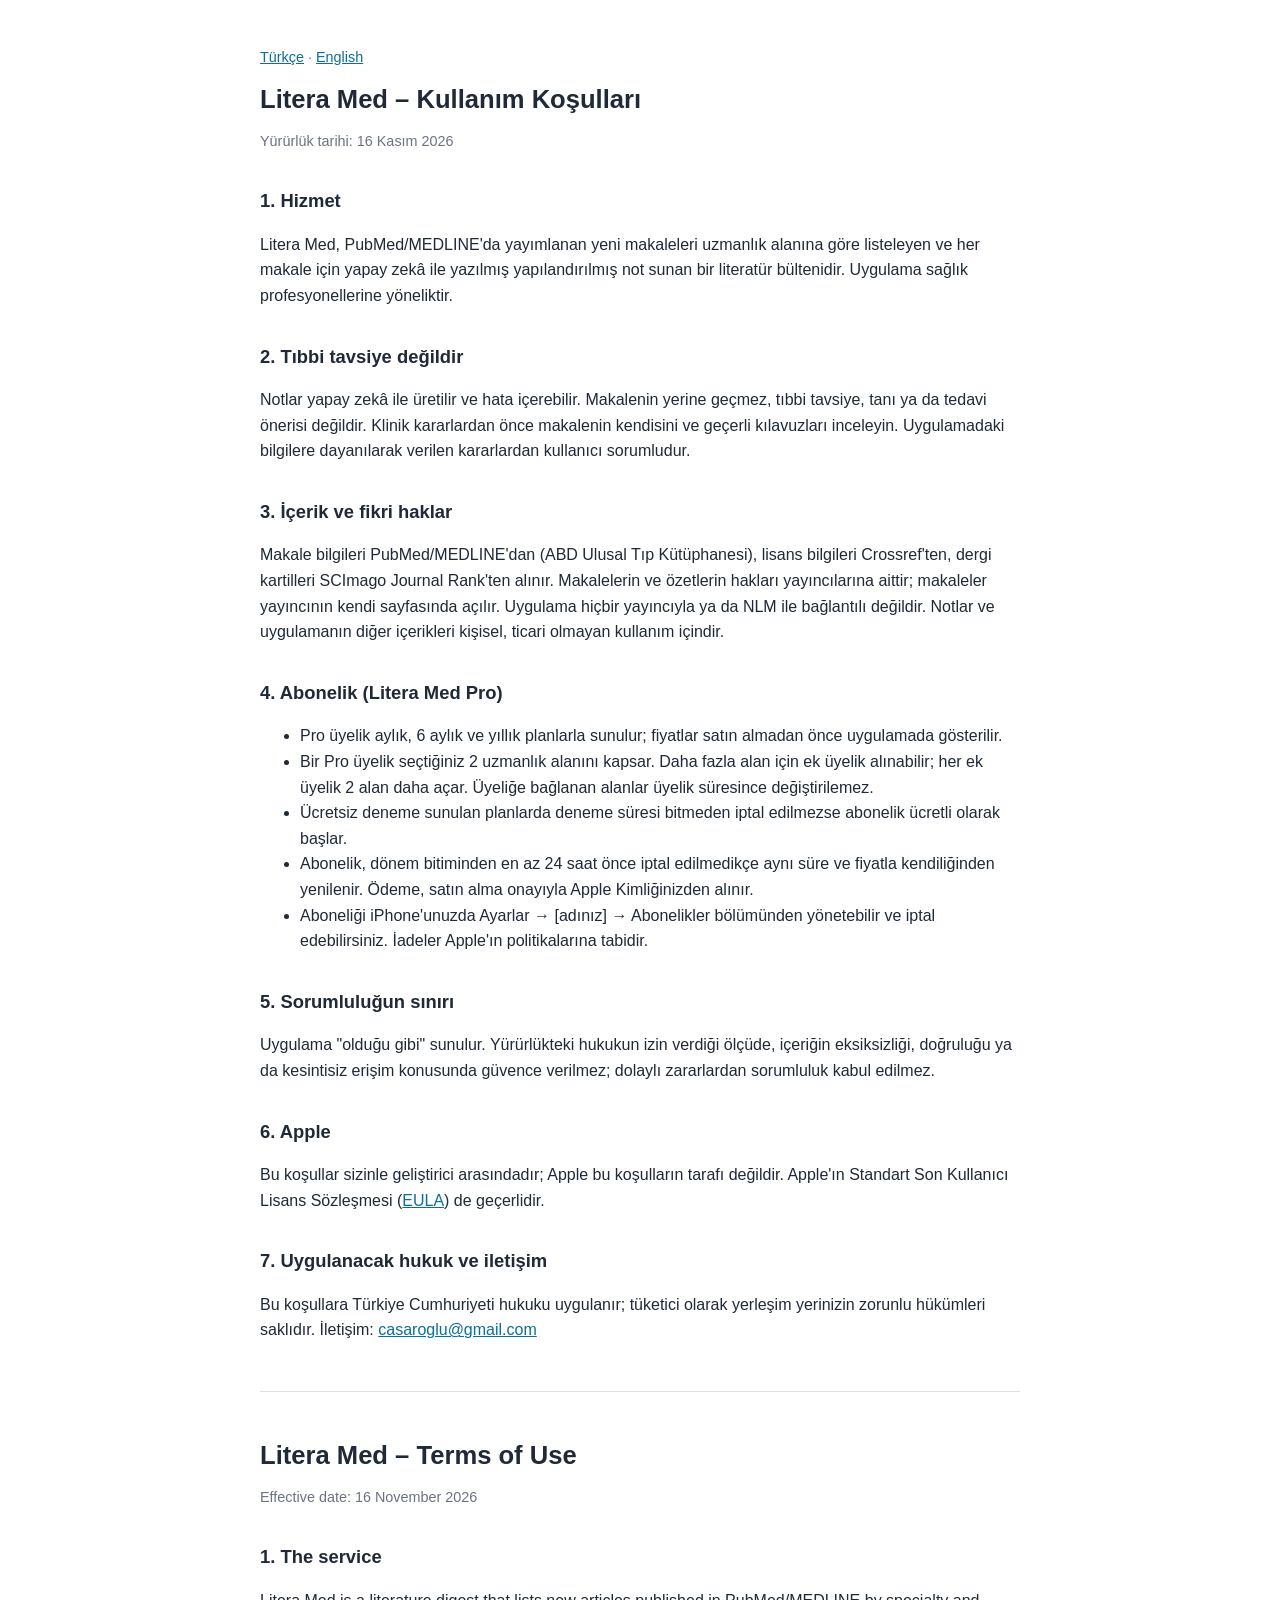
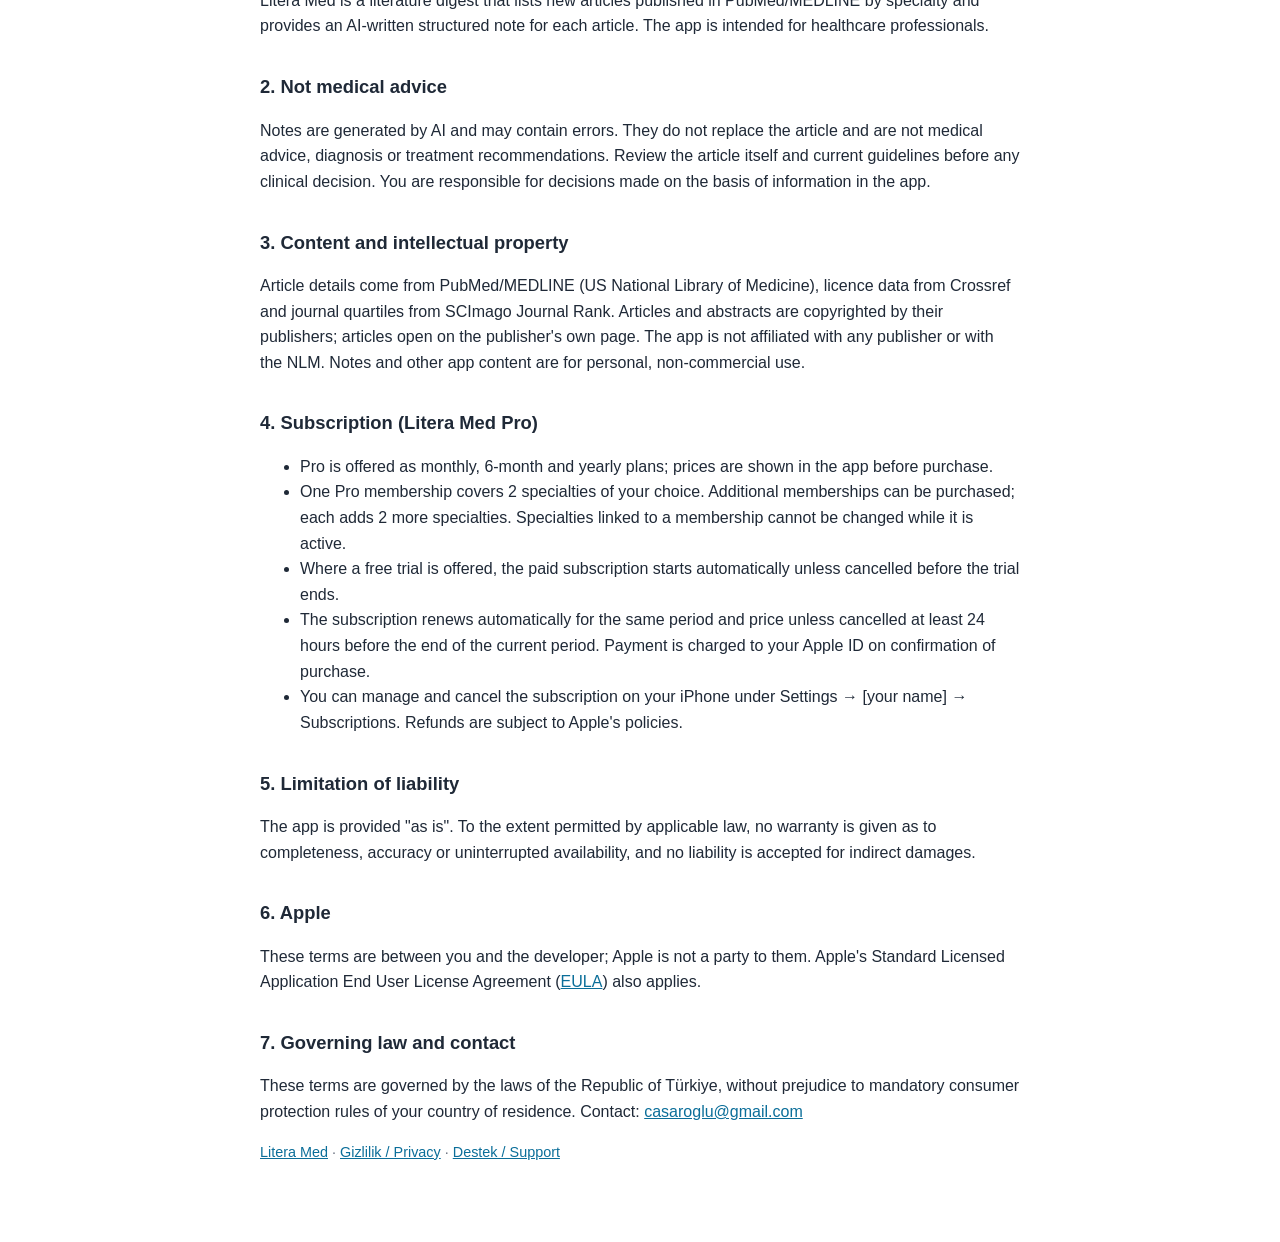
==== terms.html @ a3722e61 "Litera Med: gizlilik, kullanım koşulları ve destek sayfaları" ====
<!doctype html>
<html lang="tr">
<head>
<meta charset="utf-8">
<meta name="viewport" content="width=device-width, initial-scale=1">
<title>Litera Med – Kullanım Koşulları / Terms of Use</title>
<link rel="stylesheet" href="style.css">
</head>
<body>
<main>
<p class="lang"><a href="#tr">Türkçe</a> · <a href="#en">English</a></p>

<section id="tr">
<h1>Litera Med – Kullanım Koşulları</h1>
<p class="meta">Yürürlük tarihi: 16 Kasım 2026</p>

<h2>1. Hizmet</h2>
<p>Litera Med, PubMed/MEDLINE'da yayımlanan yeni makaleleri uzmanlık alanına göre listeleyen ve her makale için
yapay zekâ ile yazılmış yapılandırılmış not sunan bir literatür bültenidir. Uygulama sağlık profesyonellerine
yöneliktir.</p>

<h2>2. Tıbbi tavsiye değildir</h2>
<p>Notlar yapay zekâ ile üretilir ve hata içerebilir. Makalenin yerine geçmez, tıbbi tavsiye, tanı ya da tedavi
önerisi değildir. Klinik kararlardan önce makalenin kendisini ve geçerli kılavuzları inceleyin. Uygulamadaki
bilgilere dayanılarak verilen kararlardan kullanıcı sorumludur.</p>

<h2>3. İçerik ve fikri haklar</h2>
<p>Makale bilgileri PubMed/MEDLINE'dan (ABD Ulusal Tıp Kütüphanesi), lisans bilgileri Crossref'ten, dergi
kartilleri SCImago Journal Rank'ten alınır. Makalelerin ve özetlerin hakları yayıncılarına aittir; makaleler
yayıncının kendi sayfasında açılır. Uygulama hiçbir yayıncıyla ya da NLM ile bağlantılı değildir. Notlar ve
uygulamanın diğer içerikleri kişisel, ticari olmayan kullanım içindir.</p>

<h2>4. Abonelik (Litera Med Pro)</h2>
<ul>
<li>Pro üyelik aylık, 6 aylık ve yıllık planlarla sunulur; fiyatlar satın almadan önce uygulamada gösterilir.</li>
<li>Bir Pro üyelik seçtiğiniz 2 uzmanlık alanını kapsar. Daha fazla alan için ek üyelik alınabilir; her ek
üyelik 2 alan daha açar. Üyeliğe bağlanan alanlar üyelik süresince değiştirilemez.</li>
<li>Ücretsiz deneme sunulan planlarda deneme süresi bitmeden iptal edilmezse abonelik ücretli olarak başlar.</li>
<li>Abonelik, dönem bitiminden en az 24 saat önce iptal edilmedikçe aynı süre ve fiyatla kendiliğinden yenilenir.
Ödeme, satın alma onayıyla Apple Kimliğinizden alınır.</li>
<li>Aboneliği iPhone'unuzda Ayarlar → [adınız] → Abonelikler bölümünden yönetebilir ve iptal edebilirsiniz.
İadeler Apple'ın politikalarına tabidir.</li>
</ul>

<h2>5. Sorumluluğun sınırı</h2>
<p>Uygulama "olduğu gibi" sunulur. Yürürlükteki hukukun izin verdiği ölçüde, içeriğin eksiksizliği, doğruluğu ya da
kesintisiz erişim konusunda güvence verilmez; dolaylı zararlardan sorumluluk kabul edilmez.</p>

<h2>6. Apple</h2>
<p>Bu koşullar sizinle geliştirici arasındadır; Apple bu koşulların tarafı değildir. Apple'ın Standart Son Kullanıcı
Lisans Sözleşmesi (<a href="https://www.apple.com/legal/internet-services/itunes/dev/stdeula/">EULA</a>) de geçerlidir.</p>

<h2>7. Uygulanacak hukuk ve iletişim</h2>
<p>Bu koşullara Türkiye Cumhuriyeti hukuku uygulanır; tüketici olarak yerleşim yerinizin zorunlu hükümleri saklıdır.
İletişim: <a href="mailto:casaroglu@gmail.com">casaroglu@gmail.com</a></p>
</section>

<hr>

<section id="en">
<h1>Litera Med – Terms of Use</h1>
<p class="meta">Effective date: 16 November 2026</p>

<h2>1. The service</h2>
<p>Litera Med is a literature digest that lists new articles published in PubMed/MEDLINE by specialty and provides
an AI-written structured note for each article. The app is intended for healthcare professionals.</p>

<h2>2. Not medical advice</h2>
<p>Notes are generated by AI and may contain errors. They do not replace the article and are not medical advice,
diagnosis or treatment recommendations. Review the article itself and current guidelines before any clinical
decision. You are responsible for decisions made on the basis of information in the app.</p>

<h2>3. Content and intellectual property</h2>
<p>Article details come from PubMed/MEDLINE (US National Library of Medicine), licence data from Crossref and
journal quartiles from SCImago Journal Rank. Articles and abstracts are copyrighted by their publishers; articles
open on the publisher's own page. The app is not affiliated with any publisher or with the NLM. Notes and other
app content are for personal, non-commercial use.</p>

<h2>4. Subscription (Litera Med Pro)</h2>
<ul>
<li>Pro is offered as monthly, 6-month and yearly plans; prices are shown in the app before purchase.</li>
<li>One Pro membership covers 2 specialties of your choice. Additional memberships can be purchased; each adds
2 more specialties. Specialties linked to a membership cannot be changed while it is active.</li>
<li>Where a free trial is offered, the paid subscription starts automatically unless cancelled before the trial
ends.</li>
<li>The subscription renews automatically for the same period and price unless cancelled at least 24 hours before
the end of the current period. Payment is charged to your Apple ID on confirmation of purchase.</li>
<li>You can manage and cancel the subscription on your iPhone under Settings → [your name] → Subscriptions.
Refunds are subject to Apple's policies.</li>
</ul>

<h2>5. Limitation of liability</h2>
<p>The app is provided "as is". To the extent permitted by applicable law, no warranty is given as to completeness,
accuracy or uninterrupted availability, and no liability is accepted for indirect damages.</p>

<h2>6. Apple</h2>
<p>These terms are between you and the developer; Apple is not a party to them. Apple's Standard Licensed
Application End User License Agreement (<a href="https://www.apple.com/legal/internet-services/itunes/dev/stdeula/">EULA</a>)
also applies.</p>

<h2>7. Governing law and contact</h2>
<p>These terms are governed by the laws of the Republic of Türkiye, without prejudice to mandatory consumer
protection rules of your country of residence. Contact: <a href="mailto:casaroglu@gmail.com">casaroglu@gmail.com</a></p>
</section>
<p class="foot"><a href="index.html">Litera Med</a> · <a href="privacy.html">Gizlilik / Privacy</a> · <a href="support.html">Destek / Support</a></p>
</main>
</body>
</html>
---- style.css ----
:root { color-scheme: light dark; --fg: #1f2937; --muted: #6b7280; --bg: #ffffff; --link: #0b6e99; }
@media (prefers-color-scheme: dark) { :root { --fg: #e5e7eb; --muted: #9ca3af; --bg: #0b1220; --link: #5cc2ea; } }
body { margin: 0; background: var(--bg); color: var(--fg); font: 16px/1.6 -apple-system, BlinkMacSystemFont, "Segoe UI", Roboto, sans-serif; }
main { max-width: 760px; margin: 0 auto; padding: 32px 16px 64px; }
h1 { font-size: 1.6rem; line-height: 1.25; margin: 0.5em 0; }
h2 { font-size: 1.15rem; margin-top: 1.8em; }
h3 { font-size: 1rem; margin-top: 1.4em; }
a { color: var(--link); }
.meta, .foot, .lang { color: var(--muted); font-size: 0.9rem; }
hr { border: none; border-top: 1px solid #8884; margin: 48px 0; }
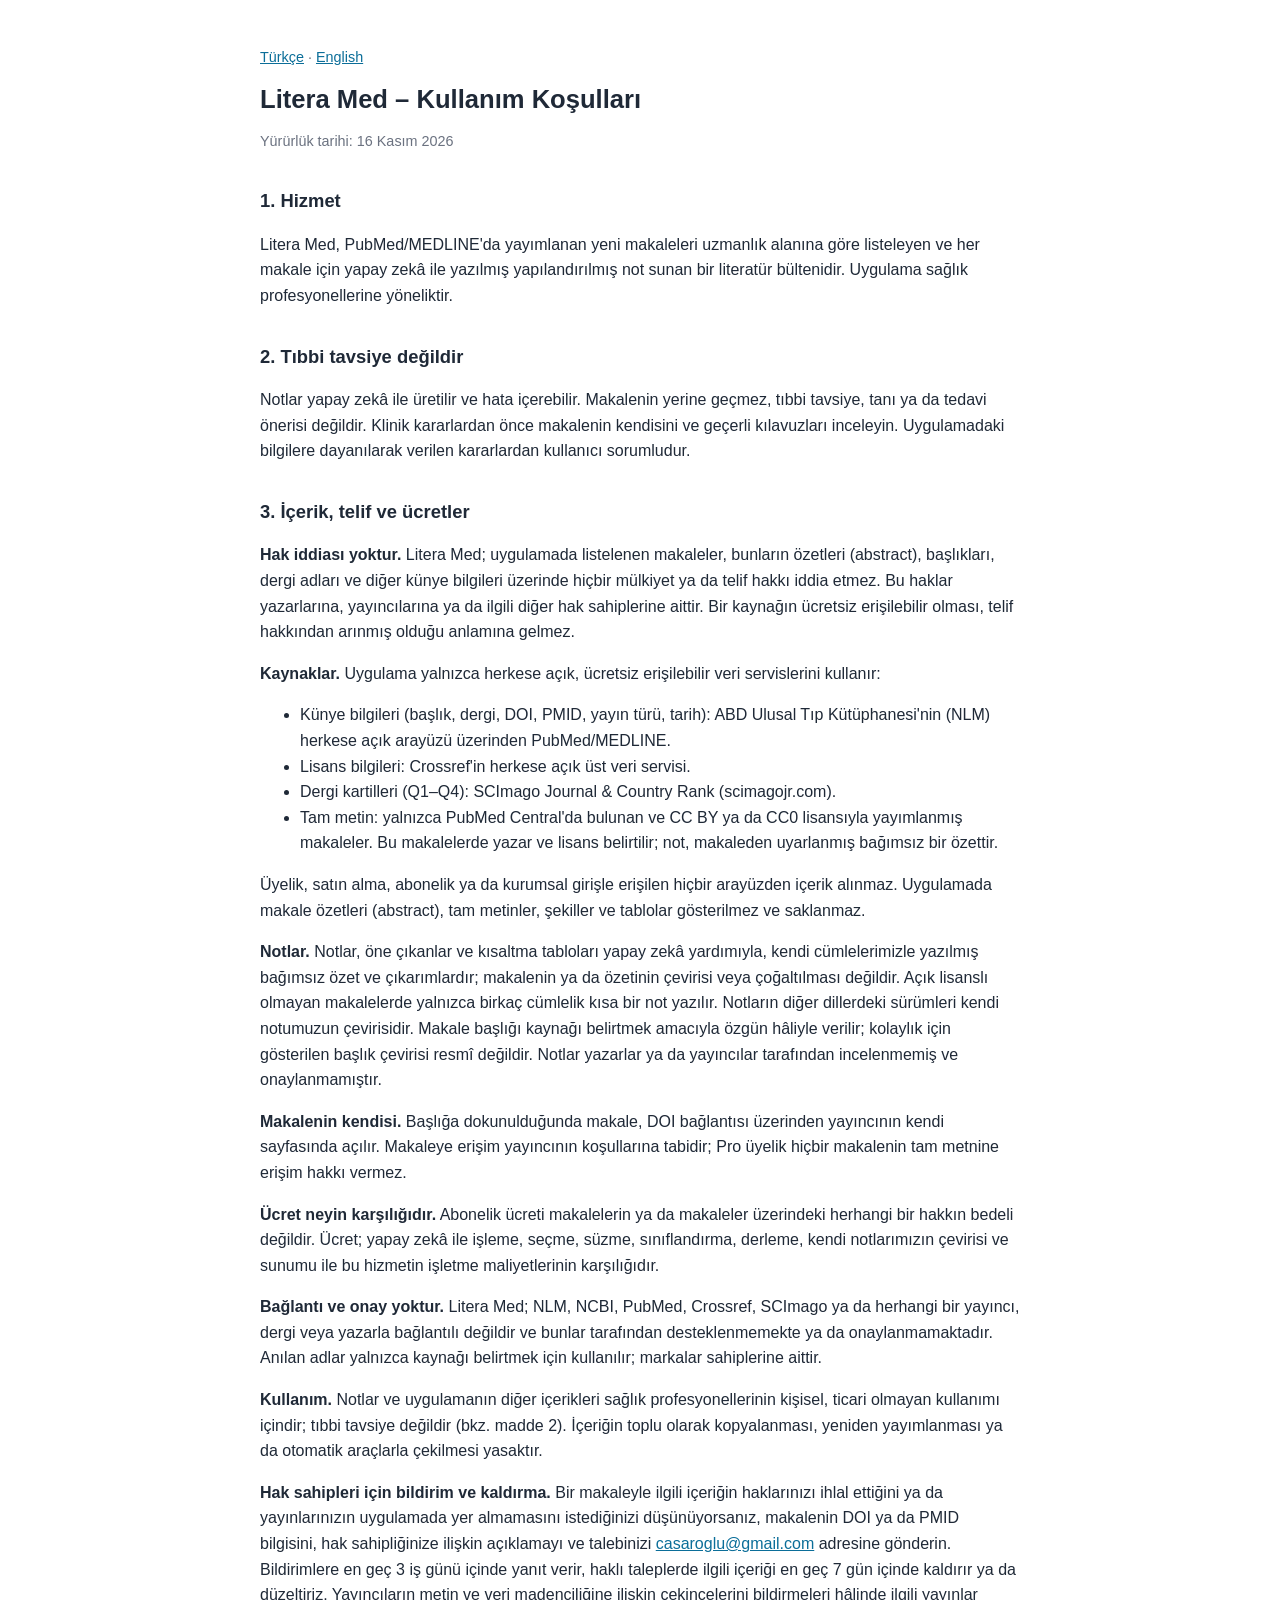
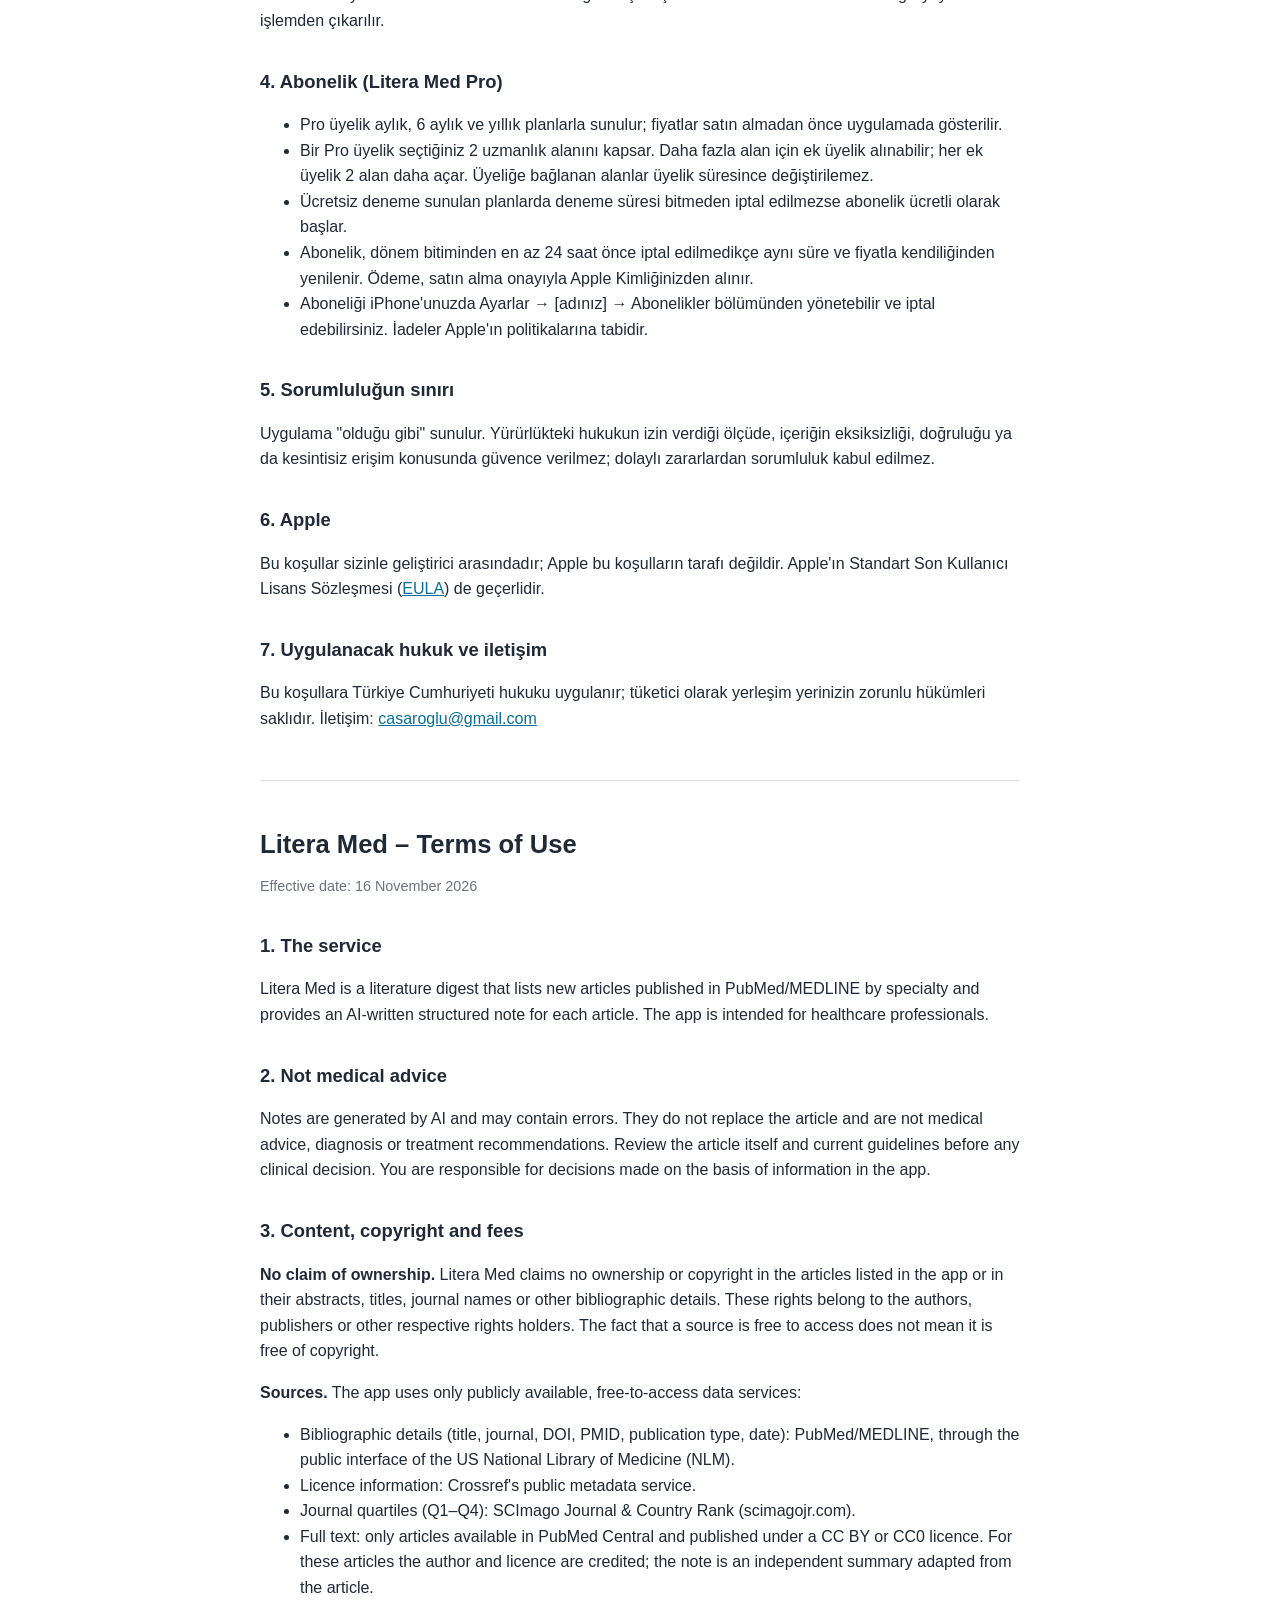
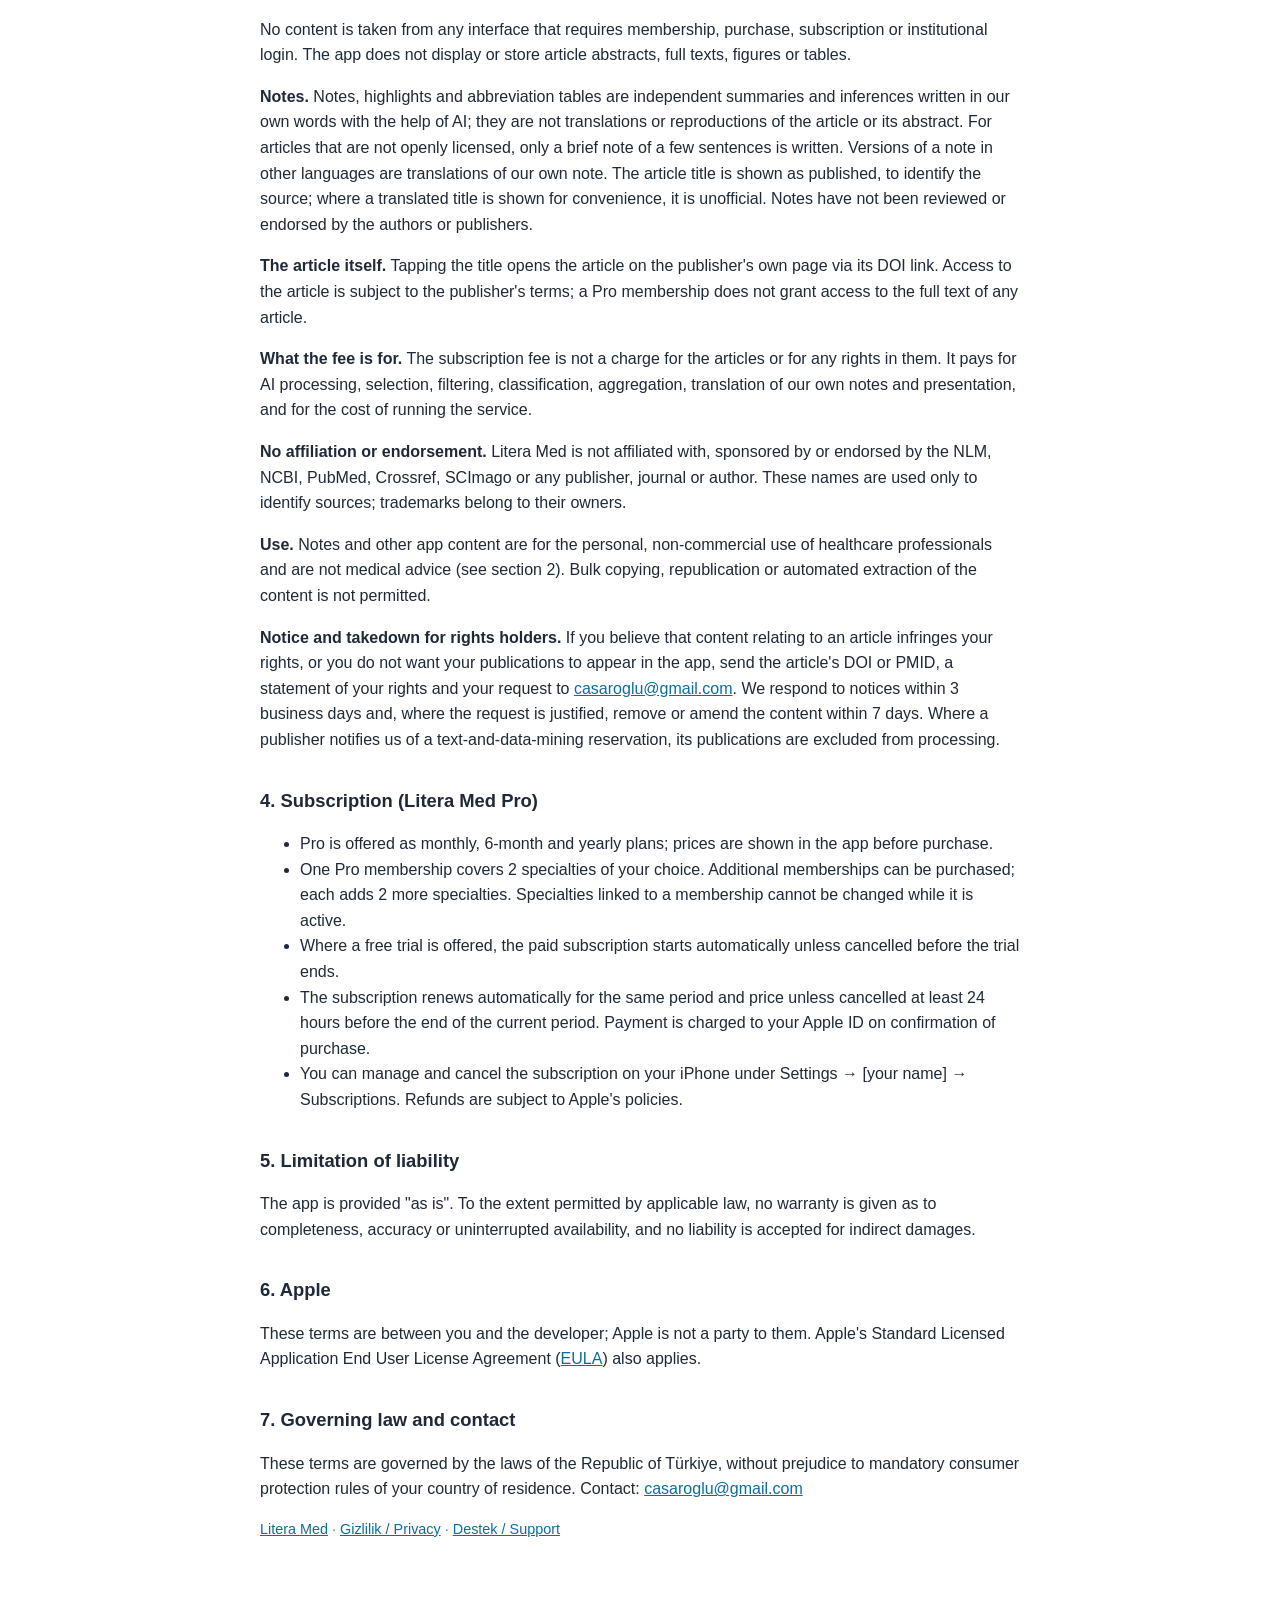
==== commit 367ab04d: "Kullanım koşulları: içerik, telif ve ücretler bölümü; hak sahipleri için bildirim-kaldırma Co-Author" ====
--- a/terms.html
+++ b/terms.html
@@ -24,11 +24,45 @@
 önerisi değildir. Klinik kararlardan önce makalenin kendisini ve geçerli kılavuzları inceleyin. Uygulamadaki
 bilgilere dayanılarak verilen kararlardan kullanıcı sorumludur.</p>
 
-<h2>3. İçerik ve fikri haklar</h2>
-<p>Makale bilgileri PubMed/MEDLINE'dan (ABD Ulusal Tıp Kütüphanesi), lisans bilgileri Crossref'ten, dergi
-kartilleri SCImago Journal Rank'ten alınır. Makalelerin ve özetlerin hakları yayıncılarına aittir; makaleler
-yayıncının kendi sayfasında açılır. Uygulama hiçbir yayıncıyla ya da NLM ile bağlantılı değildir. Notlar ve
-uygulamanın diğer içerikleri kişisel, ticari olmayan kullanım içindir.</p>
+<h2>3. İçerik, telif ve ücretler</h2>
+<p><b>Hak iddiası yoktur.</b> Litera Med; uygulamada listelenen makaleler, bunların özetleri (abstract), başlıkları,
+dergi adları ve diğer künye bilgileri üzerinde hiçbir mülkiyet ya da telif hakkı iddia etmez. Bu haklar
+yazarlarına, yayıncılarına ya da ilgili diğer hak sahiplerine aittir. Bir kaynağın ücretsiz erişilebilir olması,
+telif hakkından arınmış olduğu anlamına gelmez.</p>
+<p><b>Kaynaklar.</b> Uygulama yalnızca herkese açık, ücretsiz erişilebilir veri servislerini kullanır:</p>
+<ul>
+<li>Künye bilgileri (başlık, dergi, DOI, PMID, yayın türü, tarih): ABD Ulusal Tıp Kütüphanesi'nin (NLM) herkese
+açık arayüzü üzerinden PubMed/MEDLINE.</li>
+<li>Lisans bilgileri: Crossref'in herkese açık üst veri servisi.</li>
+<li>Dergi kartilleri (Q1–Q4): SCImago Journal &amp; Country Rank (scimagojr.com).</li>
+<li>Tam metin: yalnızca PubMed Central'da bulunan ve CC BY ya da CC0 lisansıyla yayımlanmış makaleler. Bu
+makalelerde yazar ve lisans belirtilir; not, makaleden uyarlanmış bağımsız bir özettir.</li>
+</ul>
+<p>Üyelik, satın alma, abonelik ya da kurumsal girişle erişilen hiçbir arayüzden içerik alınmaz. Uygulamada makale
+özetleri (abstract), tam metinler, şekiller ve tablolar gösterilmez ve saklanmaz.</p>
+<p><b>Notlar.</b> Notlar, öne çıkanlar ve kısaltma tabloları yapay zekâ yardımıyla, kendi cümlelerimizle yazılmış
+bağımsız özet ve çıkarımlardır; makalenin ya da özetinin çevirisi veya çoğaltılması değildir. Açık lisanslı
+olmayan makalelerde yalnızca birkaç cümlelik kısa bir not yazılır. Notların diğer dillerdeki sürümleri kendi
+notumuzun çevirisidir. Makale başlığı kaynağı belirtmek amacıyla özgün hâliyle verilir; kolaylık için gösterilen
+başlık çevirisi resmî değildir. Notlar yazarlar ya da yayıncılar tarafından incelenmemiş ve onaylanmamıştır.</p>
+<p><b>Makalenin kendisi.</b> Başlığa dokunulduğunda makale, DOI bağlantısı üzerinden yayıncının kendi sayfasında
+açılır. Makaleye erişim yayıncının koşullarına tabidir; Pro üyelik hiçbir makalenin tam metnine erişim hakkı
+vermez.</p>
+<p><b>Ücret neyin karşılığıdır.</b> Abonelik ücreti makalelerin ya da makaleler üzerindeki herhangi bir hakkın
+bedeli değildir. Ücret; yapay zekâ ile işleme, seçme, süzme, sınıflandırma, derleme, kendi notlarımızın çevirisi
+ve sunumu ile bu hizmetin işletme maliyetlerinin karşılığıdır.</p>
+<p><b>Bağlantı ve onay yoktur.</b> Litera Med; NLM, NCBI, PubMed, Crossref, SCImago ya da herhangi bir yayıncı,
+dergi veya yazarla bağlantılı değildir ve bunlar tarafından desteklenmemekte ya da onaylanmamaktadır. Anılan
+adlar yalnızca kaynağı belirtmek için kullanılır; markalar sahiplerine aittir.</p>
+<p><b>Kullanım.</b> Notlar ve uygulamanın diğer içerikleri sağlık profesyonellerinin kişisel, ticari olmayan
+kullanımı içindir; tıbbi tavsiye değildir (bkz. madde 2). İçeriğin toplu olarak kopyalanması, yeniden
+yayımlanması ya da otomatik araçlarla çekilmesi yasaktır.</p>
+<p id="rights-tr"><b>Hak sahipleri için bildirim ve kaldırma.</b> Bir makaleyle ilgili içeriğin haklarınızı ihlal ettiğini
+ya da yayınlarınızın uygulamada yer almamasını istediğinizi düşünüyorsanız, makalenin DOI ya da PMID bilgisini,
+hak sahipliğinize ilişkin açıklamayı ve talebinizi
+<a href="mailto:casaroglu@gmail.com">casaroglu@gmail.com</a> adresine gönderin. Bildirimlere en geç 3 iş günü
+içinde yanıt verir, haklı taleplerde ilgili içeriği en geç 7 gün içinde kaldırır ya da düzeltiriz. Yayıncıların
+metin ve veri madenciliğine ilişkin çekincelerini bildirmeleri hâlinde ilgili yayınlar işlemden çıkarılır.</p>
 
 <h2>4. Abonelik (Litera Med Pro)</h2>
 <ul>
@@ -70,11 +104,46 @@
 diagnosis or treatment recommendations. Review the article itself and current guidelines before any clinical
 decision. You are responsible for decisions made on the basis of information in the app.</p>
 
-<h2>3. Content and intellectual property</h2>
-<p>Article details come from PubMed/MEDLINE (US National Library of Medicine), licence data from Crossref and
-journal quartiles from SCImago Journal Rank. Articles and abstracts are copyrighted by their publishers; articles
-open on the publisher's own page. The app is not affiliated with any publisher or with the NLM. Notes and other
-app content are for personal, non-commercial use.</p>
+<h2>3. Content, copyright and fees</h2>
+<p><b>No claim of ownership.</b> Litera Med claims no ownership or copyright in the articles listed in the app or
+in their abstracts, titles, journal names or other bibliographic details. These rights belong to the authors,
+publishers or other respective rights holders. The fact that a source is free to access does not mean it is free
+of copyright.</p>
+<p><b>Sources.</b> The app uses only publicly available, free-to-access data services:</p>
+<ul>
+<li>Bibliographic details (title, journal, DOI, PMID, publication type, date): PubMed/MEDLINE, through the public
+interface of the US National Library of Medicine (NLM).</li>
+<li>Licence information: Crossref's public metadata service.</li>
+<li>Journal quartiles (Q1–Q4): SCImago Journal &amp; Country Rank (scimagojr.com).</li>
+<li>Full text: only articles available in PubMed Central and published under a CC BY or CC0 licence. For these
+articles the author and licence are credited; the note is an independent summary adapted from the article.</li>
+</ul>
+<p>No content is taken from any interface that requires membership, purchase, subscription or institutional login.
+The app does not display or store article abstracts, full texts, figures or tables.</p>
+<p><b>Notes.</b> Notes, highlights and abbreviation tables are independent summaries and inferences written in
+our own words with the help of AI; they are not translations or reproductions of the article or its abstract. For
+articles that are not openly licensed, only a brief note of a few sentences is written. Versions of a note in
+other languages are translations of our own note. The article title is shown as published, to identify the
+source; where a translated title is shown for convenience, it is unofficial. Notes have not been reviewed or
+endorsed by the authors or publishers.</p>
+<p><b>The article itself.</b> Tapping the title opens the article on the publisher's own page via its DOI link.
+Access to the article is subject to the publisher's terms; a Pro membership does not grant access to the full
+text of any article.</p>
+<p><b>What the fee is for.</b> The subscription fee is not a charge for the articles or for any rights in them.
+It pays for AI processing, selection, filtering, classification, aggregation, translation of our own notes and
+presentation, and for the cost of running the service.</p>
+<p><b>No affiliation or endorsement.</b> Litera Med is not affiliated with, sponsored by or endorsed by the NLM,
+NCBI, PubMed, Crossref, SCImago or any publisher, journal or author. These names are used only to identify
+sources; trademarks belong to their owners.</p>
+<p><b>Use.</b> Notes and other app content are for the personal, non-commercial use of healthcare professionals
+and are not medical advice (see section 2). Bulk copying, republication or automated extraction of the content is
+not permitted.</p>
+<p id="rights-en"><b>Notice and takedown for rights holders.</b> If you believe that content relating to an article
+infringes your rights, or you do not want your publications to appear in the app, send the article's DOI or PMID,
+a statement of your rights and your request to <a href="mailto:casaroglu@gmail.com">casaroglu@gmail.com</a>. We
+respond to notices within 3 business days and, where the request is justified, remove or amend the content within
+7 days. Where a publisher notifies us of a text-and-data-mining reservation, its publications are excluded from
+processing.</p>
 
 <h2>4. Subscription (Litera Med Pro)</h2>
 <ul>
